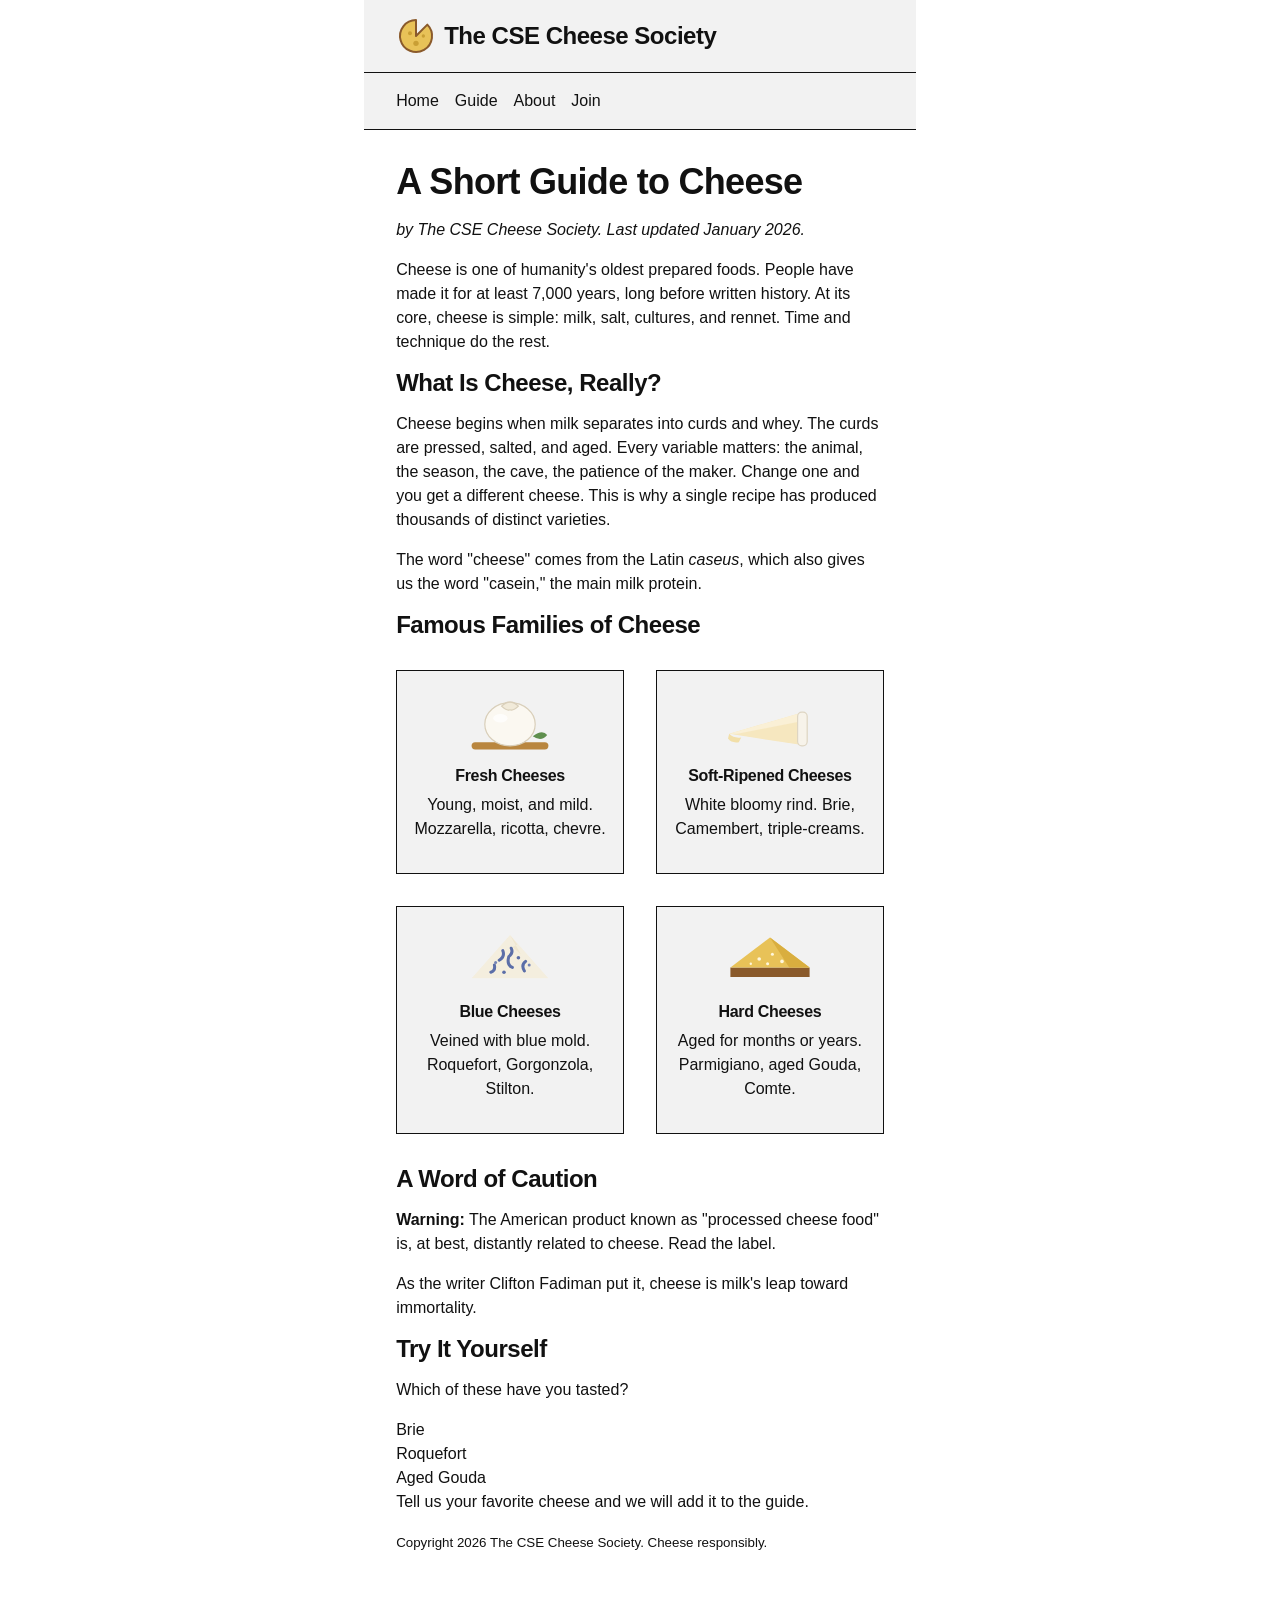
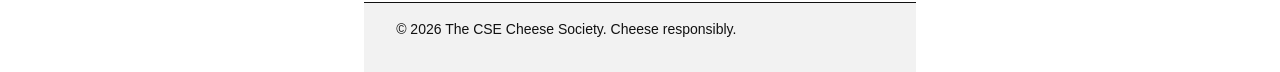
==== guide/index.html @ a1fca355 "Upload all project files" ====
<!DOCTYPE html>
<html lang="en">
<head>
  <meta charset="utf-8">
  <meta name="viewport" content="width=device-width, initial-scale=1">
  <title>A Short Guide to Cheese — CSE Cheese Society</title>
  <meta name="description" content="A short guide to cheese by The CSE Cheese Society — fresh, soft-ripened, blue, and hard cheeses.">
  <link rel="stylesheet" href="../styles/tokens.css">
  <link rel="stylesheet" href="../styles/global.css">
  <link rel="stylesheet" href="../styles/site.css">
  <link rel="stylesheet" href="../styles/guide.css">
</head>
<body>
  <header>
    <div class="logo">
      <img src="../images/logo.svg" alt="CSE Cheese Society logo">
      <h1>The CSE Cheese Society</h1>
    </div>
  </header>

  <nav>
    <ul>
      <li><a href="../index.html">Home</a></li>
      <li><a href="index.html">Guide</a></li>
      <li><a href="../about.html">About</a></li>
      <li><a href="../join.html">Join</a></li>
    </ul>
  </nav>

  <main>
    <h1>A Short Guide to Cheese</h1>
    <p><em>by The CSE Cheese Society. Last updated January 2026.</em></p>

    <p>Cheese is one of humanity's oldest prepared foods. People have made it for at least 7,000 years, long before written history. At its core, cheese is simple: milk, salt, cultures, and rennet. Time and technique do the rest.</p>

    <h2>What Is Cheese, Really?</h2>
    <p>Cheese begins when milk separates into curds and whey. The curds are pressed, salted, and aged. Every variable matters: the animal, the season, the cave, the patience of the maker. Change one and you get a different cheese. This is why a single recipe has produced thousands of distinct varieties.</p>
    <p>The word "cheese" comes from the Latin <em>caseus</em>, which also gives us the word "casein," the main milk protein.</p>

    <h2>Famous Families of Cheese</h2>

    <div class="family-grid">
      <div class="family-card">
        <img src="../images/cheese-fresh.svg" alt="Fresh cheese illustration" class="family-image" id="img-fresh">
        <h3><a href="fresh.html">Fresh Cheeses</a></h3>
        <p>Young, moist, and mild. Mozzarella, ricotta, chevre.</p>
      </div>

      <div class="family-card">
        <img src="../images/cheese-soft.svg" alt="Soft-ripened cheese illustration" class="family-image" id="img-soft">
        <h3><a href="soft.html">Soft-Ripened Cheeses</a></h3>
        <p>White bloomy rind. Brie, Camembert, triple-creams.</p>
      </div>

      <div class="family-card">
        <img src="../images/cheese-blue.svg" alt="Blue cheese illustration" class="family-image" id="img-blue">
        <h3><a href="blue.html">Blue Cheeses</a></h3>
        <p>Veined with blue mold. Roquefort, Gorgonzola, Stilton.</p>
      </div>

      <div class="family-card">
        <img src="../images/cheese-hard.svg" alt="Hard cheese illustration" class="family-image" id="img-hard">
        <h3><a href="hard.html">Hard Cheeses</a></h3>
        <p>Aged for months or years. Parmigiano, aged Gouda, Comte.</p>
      </div>
    </div>

    <h2>A Word of Caution</h2>
    <p><strong>Warning:</strong> The American product known as "processed cheese food" is, at best, distantly related to cheese. Read the label.</p>

    <p>As the writer Clifton Fadiman put it, cheese is milk's leap toward immortality.</p>

    <h2>Try It Yourself</h2>
    <p>Which of these have you tasted?</p>
    <ul>
      <li>Brie</li>
      <li>Roquefort</li>
      <li>Aged Gouda</li>
    </ul>
    <p>Tell us your favorite cheese and we will add it to the guide.</p>

    <p><small>Copyright 2026 The CSE Cheese Society. Cheese responsibly.</small></p>
  </main>

  <footer>
    <p>&copy; 2026 The CSE Cheese Society. Cheese responsibly.</p>
  </footer>
</body>
</html>
---- styles/tokens.css ----
/* Design tokens only — no layout, no selectors beyond :root. */
:root {
  /* color */
  --ink: #111;
  --paper: #fff;
  --panel: #f2f2f2;
  --accent: #e30613;

  /* space */
  --space-1: 0.5rem;
  --space-2: 1rem;
  --space-3: 2rem;
  --space-4: 4rem;

  /* border */
  --border-style: solid;
  --border-width: 1px;
  --rule-width: 4px;
  --underline-width: 2px;
  --border: var(--border-width) var(--border-style) var(--ink);
  --rule: var(--rule-width) var(--border-style) var(--accent);

  /* type */
  --text-s: 0.875rem;
  --text-m: 1rem;
  --text-l: 1.5rem;
  --text-xl: 2.25rem;

  /* line length */
  --measure: 62ch;
}
---- styles/global.css ----
/* Reset, type, and color only — never layout */
@layer reset, base;

@layer reset {
  * {
    box-sizing: border-box;
  }

  body,
  figure,
  h1,
  h2,
  h3,
  p,
  ul,
  ol {
    margin: 0;
  }

  ul,
  ol {
    padding: 0;
    list-style: none;
  }
}

@layer base {
  body {
    background: var(--paper);
    color: var(--ink);
    font-family: "Helvetica Neue", Helvetica, Arial, sans-serif;
    font-size: var(--text-m);
    line-height: 1.5;
  }

  h1,
  h2,
  h3 {
    margin-block: 0 var(--space-2);
    line-height: 1.1;
    letter-spacing: -0.02em;
  }

  h1 {
    font-size: var(--text-xl);
  }
  h2 {
    font-size: var(--text-l);
  }
  h3 {
    font-size: var(--text-m);
  }

  p {
    margin-block: 0 var(--space-2);
  }

  a {
    color: var(--ink);
    text-decoration-color: var(--accent);
    text-decoration-thickness: var(--underline-width);
  }

  a:hover {
    color: var(--accent);
  }

  code {
    font-family: ui-monospace, "SF Mono", Menlo, monospace;
    font-size: 0.9em;
  }

  img {
    max-width: 100%;
    height: auto;
    display: block;
  }

  details summary {
    cursor: pointer;
    font-weight: 700;
  }

  dialog {
    max-width: 30rem;
    padding: var(--space-3);
    border: var(--border);
    border-radius: 0.25rem;
    background: var(--paper);
  }

  dialog::backdrop {
    background: rgba(0, 0, 0, 0.4);
  }
}
---- styles/site.css ----
/* Shared chrome: header, nav, footer, and view transitions */

/* Shared header/nav/footer styles - no layout here */
header {
  padding: var(--space-2) var(--space-3);
  border-block-end: var(--border);
  background: var(--panel);
}

header h1 {
  margin: 0;
  font-size: var(--text-l);
}

header .logo {
  display: flex;
  align-items: center;
  gap: var(--space-1);
}

header .logo img {
  height: 2.5rem;
  width: auto;
}

nav ul {
  display: flex;
  gap: var(--space-2);
  flex-wrap: wrap;
}

nav a {
  padding: var(--space-1) 0;
  text-decoration: none;
  font-weight: 500;
}

nav a:hover {
  text-decoration: underline;
}

footer {
  padding: var(--space-2) var(--space-3);
  border-block-start: var(--border);
  background: var(--panel);
  font-size: var(--text-s);
}

/* View transitions:    CSS validator may flag this as an error, but it's required for view transitions and works in Chrome */
@media (prefers-reduced-motion: no-preference) {
  @view-transition {
    navigation: auto;
  }
}
---- styles/guide.css ----
/* Guide page — built from 01-flow (normal flow only) */
body {
  max-width: var(--measure);
  margin-inline: auto;
  padding: 0 var(--space-3);
  display: block;
}

header {
  margin-inline: calc(-1 * var(--space-3));
  padding-inline: var(--space-3);
}

nav {
  margin-inline: calc(-1 * var(--space-3));
  padding: var(--space-2) var(--space-3);
  border-block-end: var(--border);
  background: var(--panel);
}

nav ul {
  flex-direction: row;
}

main {
  padding: var(--space-3) 0;
}

footer {
  margin-inline: calc(-1 * var(--space-3));
  padding-inline: var(--space-3);
}

.family-grid {
  display: grid;
  grid-template-columns: 1fr 1fr;
  gap: var(--space-3);
  margin-block: var(--space-3);
}

.family-card {
  padding: var(--space-2);
  border: var(--border);
  text-align: center;
  background: var(--panel);
}

.family-card img {
  max-width: 6rem;
  margin: 0 auto var(--space-1);
}

.family-card h3 {
  margin-block: var(--space-1);
}

.family-card h3 a {
  text-decoration: none;
}

.family-card h3 a:hover {
  text-decoration: underline;
}

.family-image {
  view-transition-name: auto; /* CSS validator may flag this as an error, but it's required for view transitions and works in Chrome */
}

@media (max-width: 40rem) {
  .family-grid {
    grid-template-columns: 1fr;
  }
}
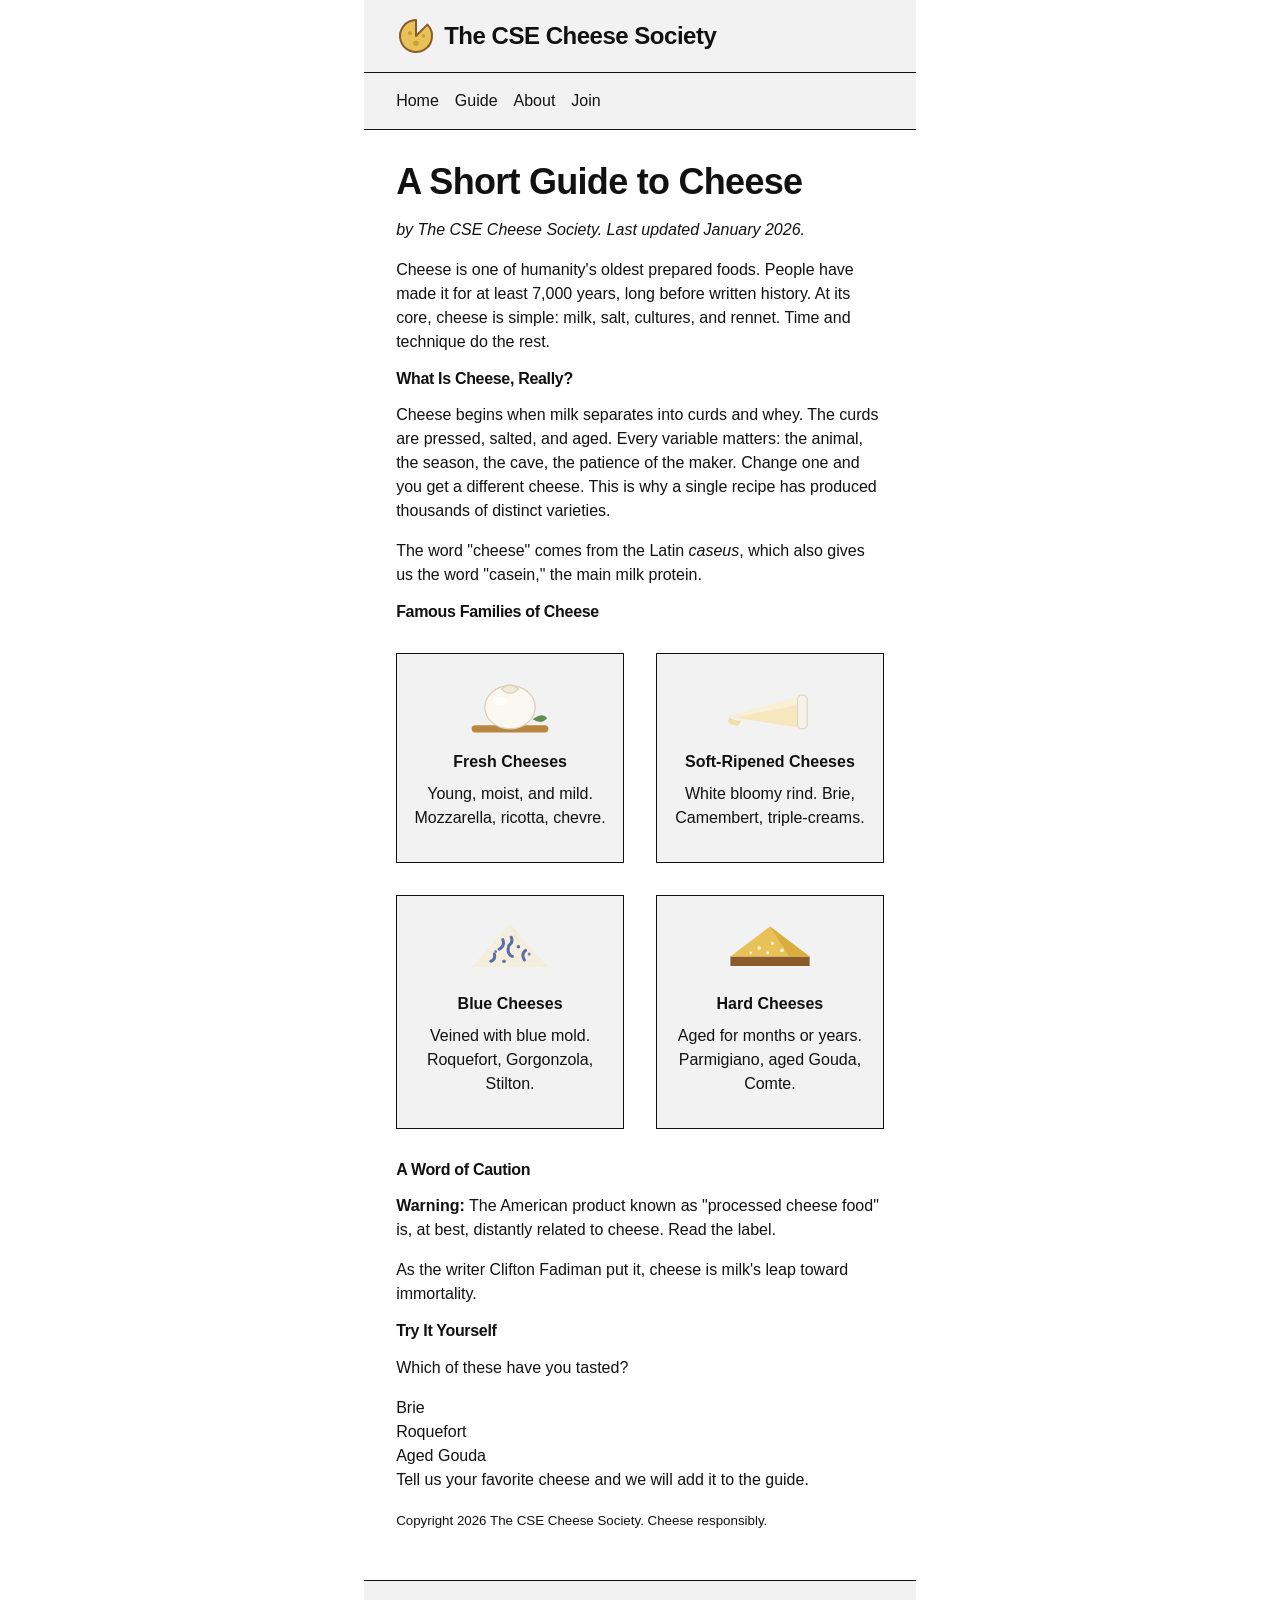
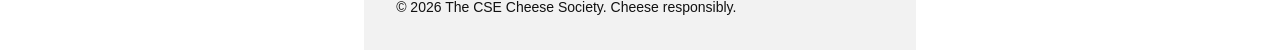
==== commit a2563423: "Update index.html" ====
--- a/guide/index.html
+++ b/guide/index.html
@@ -28,49 +28,49 @@
   </nav>
 
   <main>
-    <h1>A Short Guide to Cheese</h1>
+    <h2>A Short Guide to Cheese</h2>
     <p><em>by The CSE Cheese Society. Last updated January 2026.</em></p>
 
     <p>Cheese is one of humanity's oldest prepared foods. People have made it for at least 7,000 years, long before written history. At its core, cheese is simple: milk, salt, cultures, and rennet. Time and technique do the rest.</p>
 
-    <h2>What Is Cheese, Really?</h2>
+    <h3>What Is Cheese, Really?</h3>
     <p>Cheese begins when milk separates into curds and whey. The curds are pressed, salted, and aged. Every variable matters: the animal, the season, the cave, the patience of the maker. Change one and you get a different cheese. This is why a single recipe has produced thousands of distinct varieties.</p>
     <p>The word "cheese" comes from the Latin <em>caseus</em>, which also gives us the word "casein," the main milk protein.</p>
 
-    <h2>Famous Families of Cheese</h2>
+    <h3>Famous Families of Cheese</h3>
 
     <div class="family-grid">
       <div class="family-card">
         <img src="../images/cheese-fresh.svg" alt="Fresh cheese illustration" class="family-image" id="img-fresh">
-        <h3><a href="fresh.html">Fresh Cheeses</a></h3>
+        <h4><a href="fresh.html">Fresh Cheeses</a></h4>
         <p>Young, moist, and mild. Mozzarella, ricotta, chevre.</p>
       </div>
 
       <div class="family-card">
         <img src="../images/cheese-soft.svg" alt="Soft-ripened cheese illustration" class="family-image" id="img-soft">
-        <h3><a href="soft.html">Soft-Ripened Cheeses</a></h3>
+        <h4><a href="soft.html">Soft-Ripened Cheeses</a></h4>
         <p>White bloomy rind. Brie, Camembert, triple-creams.</p>
       </div>
 
       <div class="family-card">
         <img src="../images/cheese-blue.svg" alt="Blue cheese illustration" class="family-image" id="img-blue">
-        <h3><a href="blue.html">Blue Cheeses</a></h3>
+        <h4><a href="blue.html">Blue Cheeses</a></h4>
         <p>Veined with blue mold. Roquefort, Gorgonzola, Stilton.</p>
       </div>
 
       <div class="family-card">
         <img src="../images/cheese-hard.svg" alt="Hard cheese illustration" class="family-image" id="img-hard">
-        <h3><a href="hard.html">Hard Cheeses</a></h3>
+        <h4><a href="hard.html">Hard Cheeses</a></h4>
         <p>Aged for months or years. Parmigiano, aged Gouda, Comte.</p>
       </div>
     </div>
 
-    <h2>A Word of Caution</h2>
+    <h3>A Word of Caution</h3>
     <p><strong>Warning:</strong> The American product known as "processed cheese food" is, at best, distantly related to cheese. Read the label.</p>
 
     <p>As the writer Clifton Fadiman put it, cheese is milk's leap toward immortality.</p>
 
-    <h2>Try It Yourself</h2>
+    <h3>Try It Yourself</h3>
     <p>Which of these have you tasted?</p>
     <ul>
       <li>Brie</li>
@@ -86,4 +86,4 @@
     <p>&copy; 2026 The CSE Cheese Society. Cheese responsibly.</p>
   </footer>
 </body>
-</html>+</html>
--- a/styles/guide.css
+++ b/styles/guide.css
@@ -26,6 +26,10 @@
   padding: var(--space-3) 0;
 }
 
+main h2 {
+  font-size: var(--text-xl);
+}
+
 footer {
   margin-inline: calc(-1 * var(--space-3));
   padding-inline: var(--space-3);
@@ -48,26 +52,24 @@
 .family-card img {
   max-width: 6rem;
   margin: 0 auto var(--space-1);
+  view-transition-name: auto; /* CSS validator may flag this as an error, but it's required for view transitions and works in Chrome */
 }
 
-.family-card h3 {
+.family-card h4 {
   margin-block: var(--space-1);
+  font-size: var(--text-m);
 }
 
-.family-card h3 a {
+.family-card h4 a {
   text-decoration: none;
 }
 
-.family-card h3 a:hover {
+.family-card h4 a:hover {
   text-decoration: underline;
-}
-
-.family-image {
-  view-transition-name: auto; /* CSS validator may flag this as an error, but it's required for view transitions and works in Chrome */
 }
 
 @media (max-width: 40rem) {
   .family-grid {
     grid-template-columns: 1fr;
   }
-}+}
